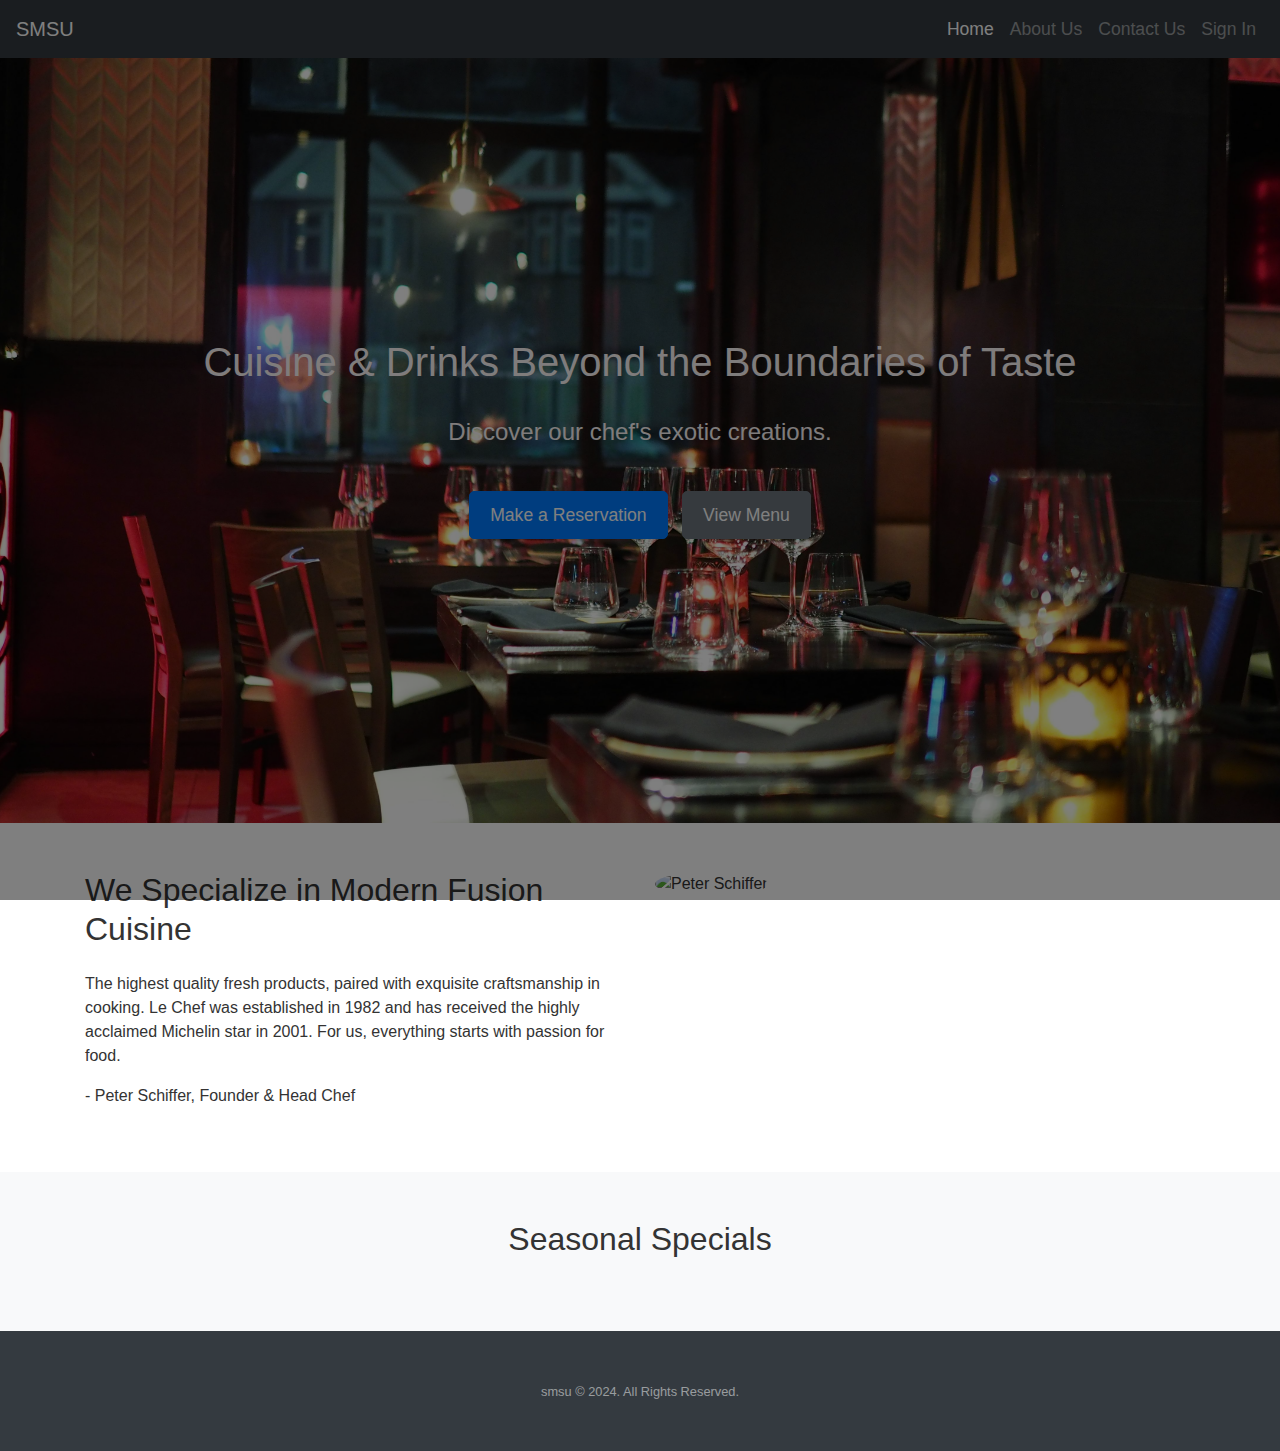
==== index.html @ f61545be "first commit" ====
<!DOCTYPE html>
<html lang="en">
<head>
  <meta charset="UTF-8">
  <meta name="viewport" content="width=device-width, initial-scale=1.0">
  <title>The SMSU Restaurant</title>
  <link rel="stylesheet" href="https://stackpath.bootstrapcdn.com/bootstrap/4.3.1/css/bootstrap.min.css">
  <link rel="stylesheet" href="style.css">
</head>
<body>

<nav class="navbar navbar-expand-lg navbar-dark bg-dark">
    <a class="navbar-brand" href="#">SMSU</a>
    <button class="navbar-toggler" type="button" data-toggle="collapse" data-target="#navbarNav" aria-controls="navbarNav" aria-expanded="false" aria-label="Toggle navigation">
      <span class="navbar-toggler-icon"></span>
    </button>
    <div class="collapse navbar-collapse justify-content-end" id="navbarNav"> <!-- This line was edited -->
      <ul class="navbar-nav">
        <li class="nav-item active">
          <a class="nav-link" href="#">Home <span class="sr-only">(current)</span></a>
        </li>
        <li class="nav-item">
          <a class="nav-link" href="about.html">About Us</a>
        </li>
        <li class="nav-item">
          <a class="nav-link" href="contact.html">Contact Us</a>
        </li>
        <li class="nav-item">
          <a class="nav-link" href="signin.html">Sign In</a>
        </li>
      </ul>
    </div>
</nav>
      


  <header class="header">
    <div class="overlay">
      <div class="container h-100">
        <div class="row h-100 align-items-center">
          <div class="col-12 text-center">
            <h1 class="fw-light">Cuisine & Drinks Beyond the Boundaries of Taste</h1>
            <p class="lead">Discover our chef's exotic creations.</p>
            <button onclick="location.href='reservation.html'" class="btn btn-primary btn-lg">Make a Reservation</button>
            <button onclick="location.href='menu.html'" class="btn btn-secondary btn-lg">View Menu</button>
          </div>
        </div>
      </div>
    </div>
  </header>

  <section id="about" class="py-5">
    <div class="container">
      <div class="row">
        <div class="col-md-6">
          <h2 class="mb-4">We Specialize in Modern Fusion Cuisine</h2>
          <p>The highest quality fresh products, paired with exquisite craftsmanship in cooking. Le Chef was established in 1982 and has received the highly acclaimed Michelin star in 2001. For us, everything starts with passion for food.</p>
          <p>- Peter Schiffer, Founder & Head Chef</p>
        </div>
        <div class="col-md-6">
          <img src="img\chef1.jpg" alt="Peter Schiffer" class="img-fluid rounded-circle">
        </div>
      </div>
    </div>
  </section>

  <section id="specials" class="py-5 bg-light">
    <div class="container">
      <h2 class="mb-4 text-center">Seasonal Specials</h2>
      <div class="row">
        <!-- Placeholder for Special Dishes -->
      </div>
    </div>
  </section>

  <footer class="py-5 bg-dark text-white-50">
    <div class="container text-center">
      <small>smsu © 2024. All Rights Reserved.</small>
    </div>
  </footer>

  <!-- Including jQuery, Popper.js, and Bootstrap JS -->
  <script src="https://code.jquery.com/jquery-3.3.1.slim.min.js" integrity="sha384-q8i/X+965DzO0rT7abK41JStQIAqVgRVzpbzo5smXKp4YfRvH+8abtTE1Pi6jizo" crossorigin="anonymous"></script>
  <script src="https://cdnjs.cloudflare.com/ajax/libs/popper.js/1.14.7/umd/popper.min.js" integrity="sha384-UO2eT0CpHqdSJQ6hJty5KVphtPhzWj9WO1clHTMGa3JDZwrnQq4sF86dIHNDz0W1" crossorigin="anonymous"></script>
  <script src="https://stackpath.bootstrapcdn.com/bootstrap/4.3.1/js/bootstrap.min.js" integrity="sha384-JjSmVgyd0p3pXB1rRibZUAYoIIy6OrQ6VrjIEaFf/nJGzIxFDsf4x0xIM+B07jRM" crossorigin="anonymous"></script>

</body>
</html>
---- style.css ----
/* General body styles */
body {
    font-family: 'Arial', sans-serif;
    background: #f4f4f4;
    color: #333;
    margin: 0;
    padding: 0;
  }
  
  /* Navbar styles */
  .navbar {
    background-color: #343a40;
  }
  
  .nav-link {
    color: white;
    font-size: 1.1em; /* Slightly larger font size for navigation */
  }
  
  .nav-link:hover {
    color: #f8f9fa;
  }
  
  /* Header section */
  .header {
    background: url('img/inside-1.jpg') no-repeat center center/cover;
    height: 85vh; /* Viewport height */
    color: rgb(255, 249, 249);
    text-align: center;
    display: flex;
    align-items: center;
    justify-content: center;
  }

  .header::before {
    content: '';
    position: absolute;
    top: 0;
    left: 0;
    right: 0;
    bottom: 0;
    background: rgba(0, 0, 0, 0.5); /* Black overlay with 50% opacity */
    z-index: 1;
  }
  
  
  .header h1 {
    font-size: 2.5em;
    font-weight: lighter;
  }
  
  .header p {
    font-size: 1.5em;
    font-weight: normal;
    padding-top: 20px;
    padding-bottom: 20px;
  }
  
  .btn-primary, .btn-secondary {
    margin: 5px;
    padding: 10px 20px;
    border-radius: 5px;
    font-size: 1.1em;
  }
  
  /* About Us Section */
  #about {
    background: #ffffff;
    padding: 50px 0;
    color: #333;
  }
  
  #about img {
    max-width: 100%;
    border-radius: 50%;
  }
  
  /* Specials Section */
  #specials {
    padding: 50px 0;
    background: #eee;
  }
  
  #specials h2 {
    color: #333;
    text-align: center;
    margin-bottom: 30px;
  }
  
  /* Footer */
  footer {
    background-color: #343a40;
    color: #fff;
    text-align: center;
    padding: 20px 0;
  }
  
  /* Media Queries for responsive adjustments */
  @media (max-width: 768px) {
    .header h1 {
      font-size: 2em;
    }
  
    .header p {
      font-size: 1.2em;
    }
  }
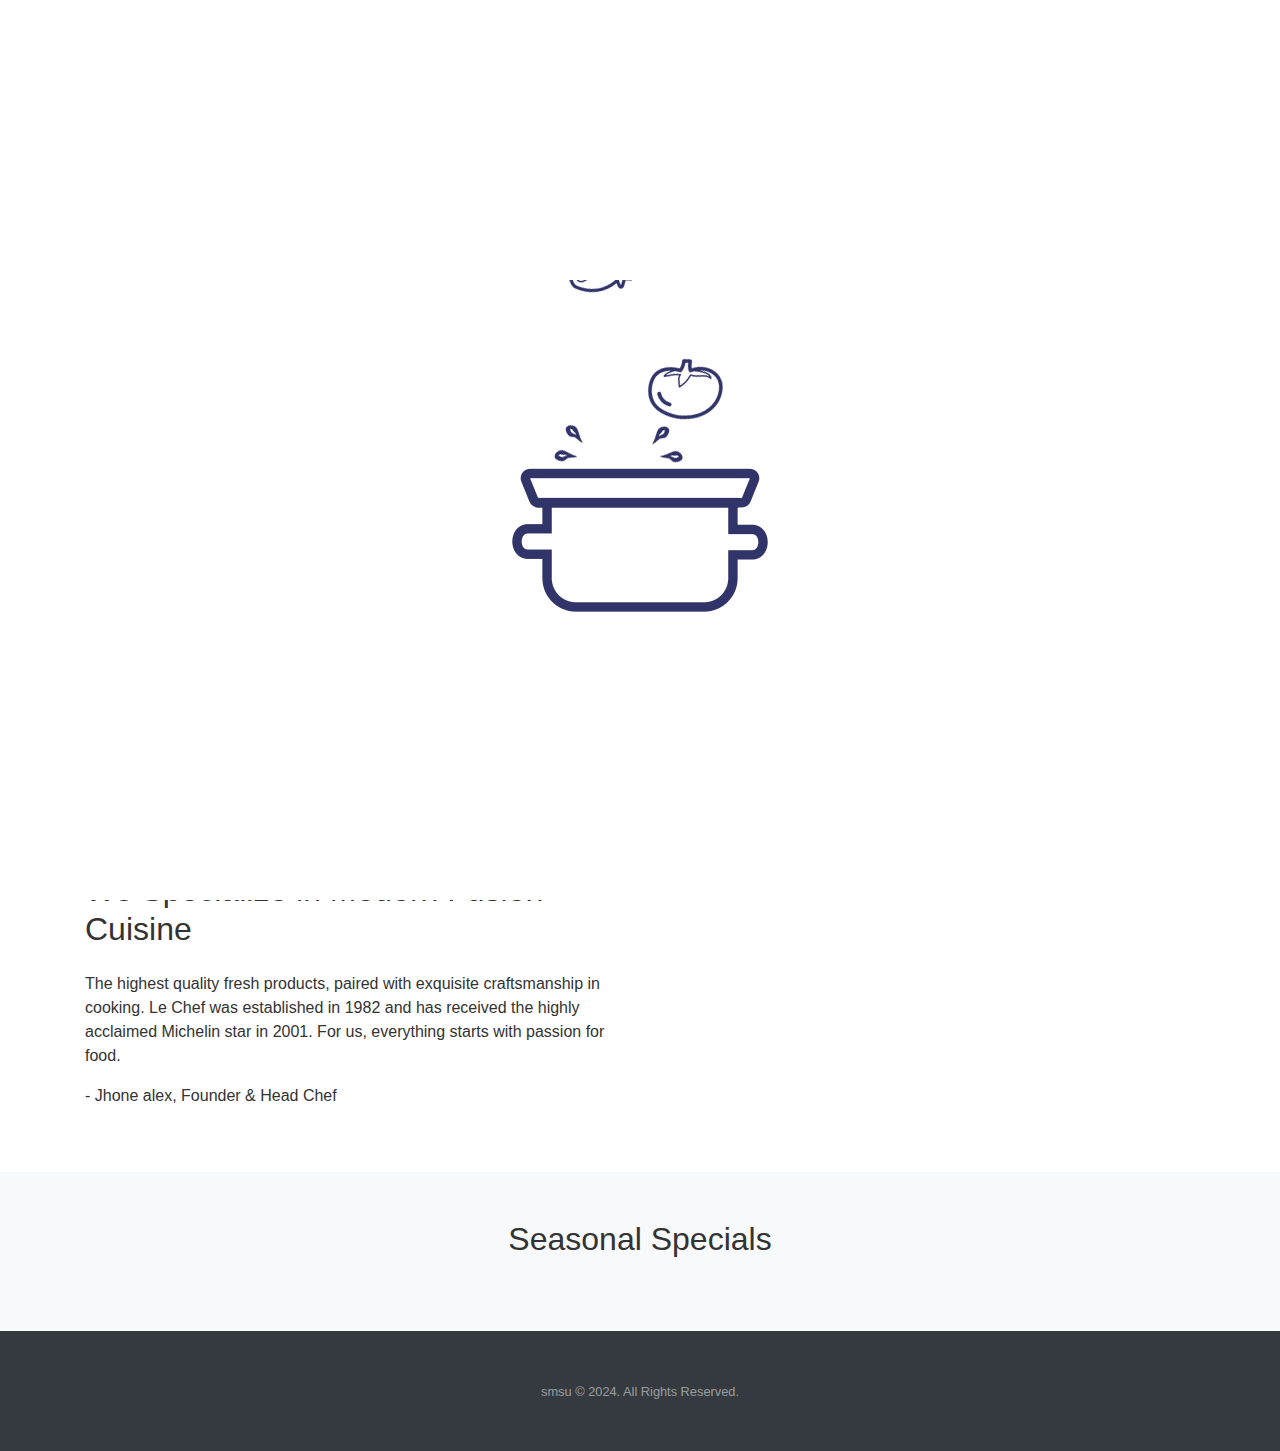
==== commit 4c9762f0: "added js" ====
--- a/index.html
+++ b/index.html
@@ -55,11 +55,12 @@
         <div class="col-md-6">
           <h2 class="mb-4">We Specialize in Modern Fusion Cuisine</h2>
           <p>The highest quality fresh products, paired with exquisite craftsmanship in cooking. Le Chef was established in 1982 and has received the highly acclaimed Michelin star in 2001. For us, everything starts with passion for food.</p>
-          <p>- Peter Schiffer, Founder & Head Chef</p>
+          <p>- Jhone alex, Founder & Head Chef</p>
         </div>
         <div class="col-md-6">
-          <img src="img\chef1.jpg" alt="Peter Schiffer" class="img-fluid rounded-circle">
-        </div>
+            <img src="img/chef1.jpg" alt="Peter Schiffer" class="img-fluid rounded-circle chef-image">
+          </div>
+          
       </div>
     </div>
   </section>
@@ -79,10 +80,15 @@
     </div>
   </footer>
 
+  <div class="loader">
+    <img src="img/loader.gif" alt="Loading...">
+  </div>
+  
+
   <!-- Including jQuery, Popper.js, and Bootstrap JS -->
   <script src="https://code.jquery.com/jquery-3.3.1.slim.min.js" integrity="sha384-q8i/X+965DzO0rT7abK41JStQIAqVgRVzpbzo5smXKp4YfRvH+8abtTE1Pi6jizo" crossorigin="anonymous"></script>
   <script src="https://cdnjs.cloudflare.com/ajax/libs/popper.js/1.14.7/umd/popper.min.js" integrity="sha384-UO2eT0CpHqdSJQ6hJty5KVphtPhzWj9WO1clHTMGa3JDZwrnQq4sF86dIHNDz0W1" crossorigin="anonymous"></script>
   <script src="https://stackpath.bootstrapcdn.com/bootstrap/4.3.1/js/bootstrap.min.js" integrity="sha384-JjSmVgyd0p3pXB1rRibZUAYoIIy6OrQ6VrjIEaFf/nJGzIxFDsf4x0xIM+B07jRM" crossorigin="anonymous"></script>
-
+  <script src="script.js"></script>
 </body>
 </html>
--- a/style.css
+++ b/style.css
@@ -31,19 +31,7 @@
     align-items: center;
     justify-content: center;
   }
-
-  .header::before {
-    content: '';
-    position: absolute;
-    top: 0;
-    left: 0;
-    right: 0;
-    bottom: 0;
-    background: rgba(0, 0, 0, 0.5); /* Black overlay with 50% opacity */
-    z-index: 1;
-  }
-  
-  
+ 
   .header h1 {
     font-size: 2.5em;
     font-weight: lighter;
@@ -74,6 +62,12 @@
     max-width: 100%;
     border-radius: 50%;
   }
+
+  .chef-image {
+    width: 200px; /* or any other size */
+    height: auto; /* maintains the aspect ratio */
+  }
+  
   
   /* Specials Section */
   #specials {
@@ -86,6 +80,16 @@
     text-align: center;
     margin-bottom: 30px;
   }
+  /* loading animaiton  */
+.loader{
+    position: fixed;
+    top:0; left:0; right:0; bottom: 0;
+    z-index: 1000000;
+    background-color: var(--white);
+    display: flex;
+    align-items: center;
+    justify-content: center;
+ }
   
   /* Footer */
   footer {
@@ -105,4 +109,4 @@
       font-size: 1.2em;
     }
   }
-  +  
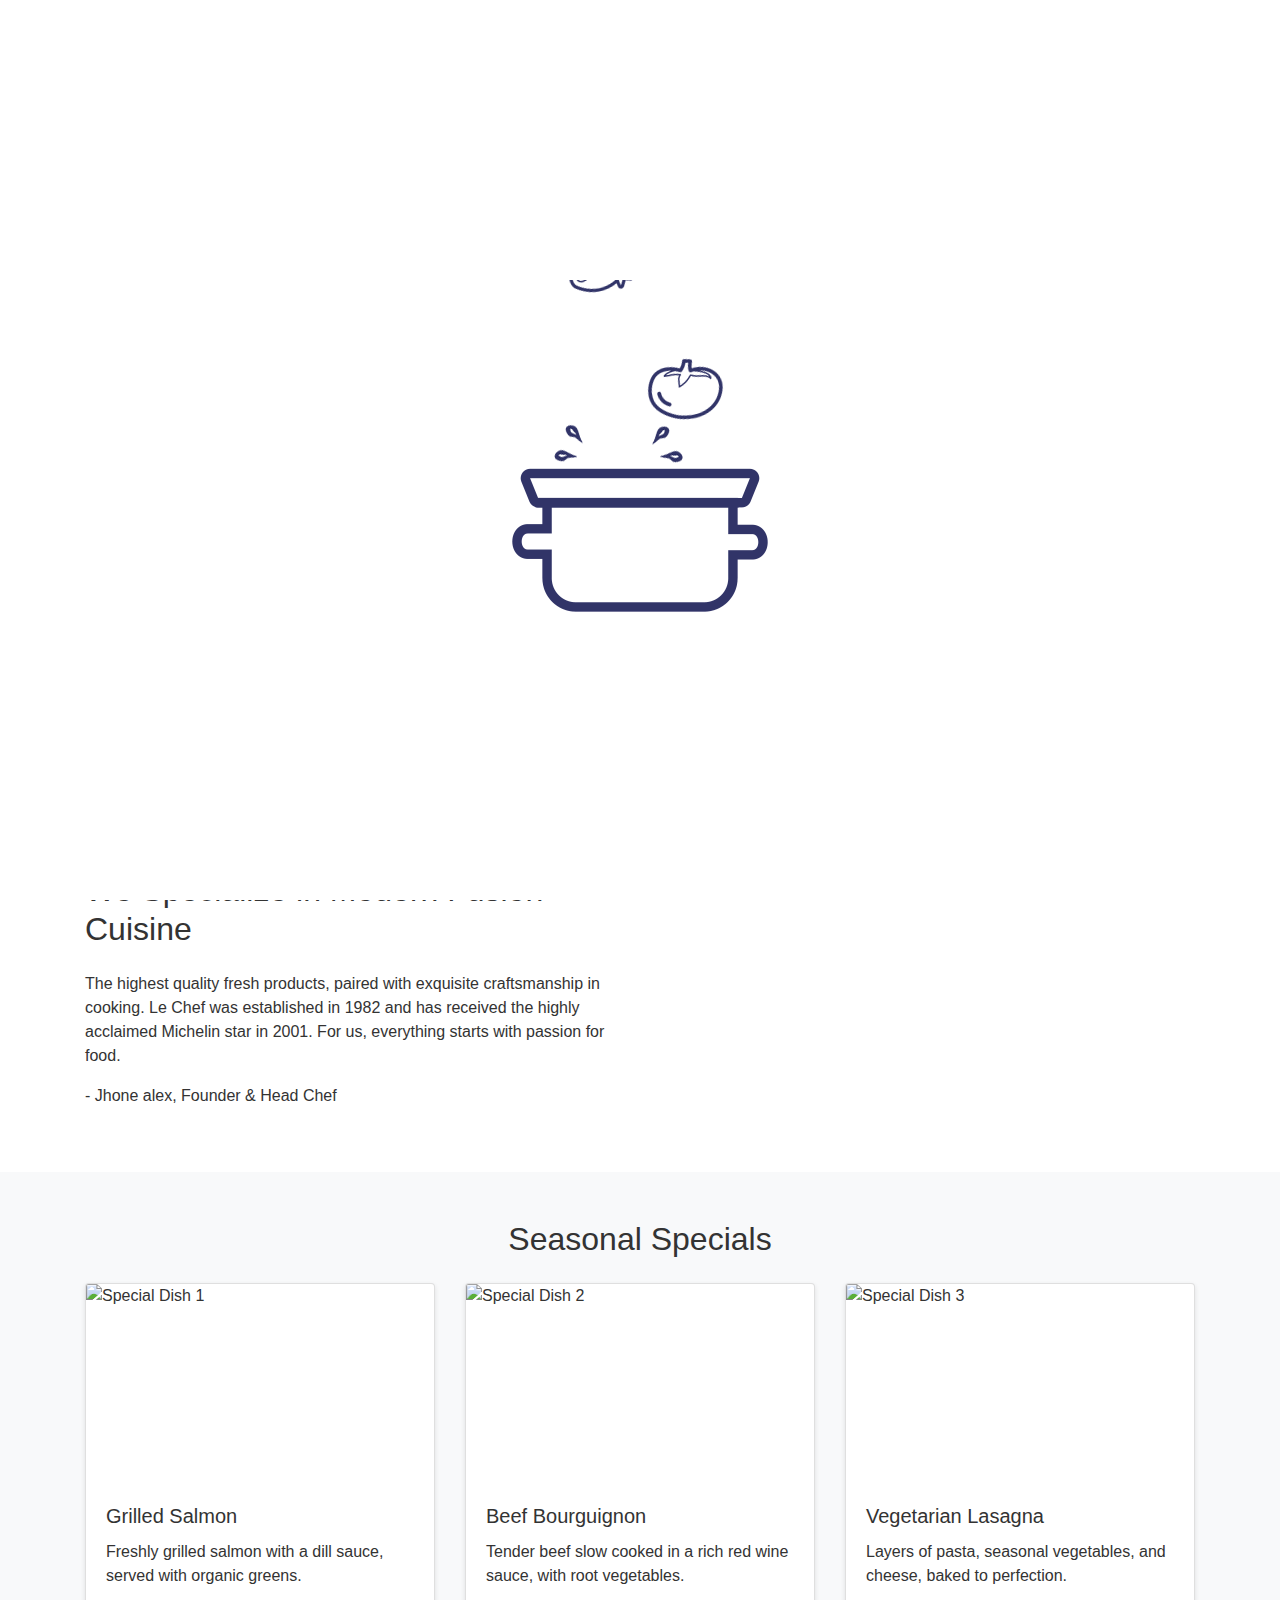
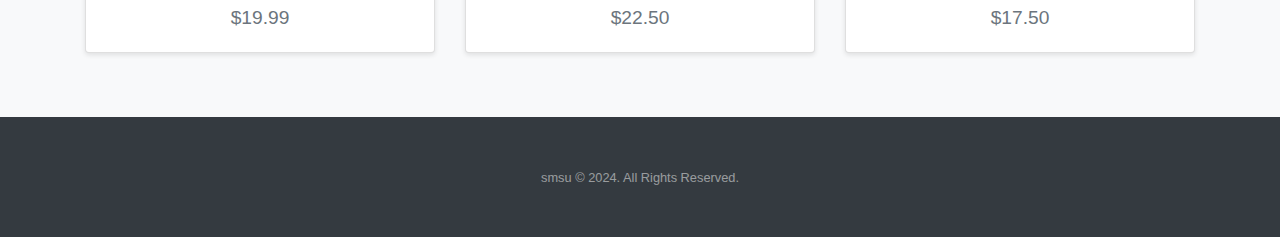
==== commit 89de2ca9: "added about page" ====
--- a/index.html
+++ b/index.html
@@ -14,7 +14,7 @@
     <button class="navbar-toggler" type="button" data-toggle="collapse" data-target="#navbarNav" aria-controls="navbarNav" aria-expanded="false" aria-label="Toggle navigation">
       <span class="navbar-toggler-icon"></span>
     </button>
-    <div class="collapse navbar-collapse justify-content-end" id="navbarNav"> <!-- This line was edited -->
+    <div class="collapse navbar-collapse justify-content-end" id="navbarNav"> 
       <ul class="navbar-nav">
         <li class="nav-item active">
           <a class="nav-link" href="#">Home <span class="sr-only">(current)</span></a>
@@ -32,18 +32,17 @@
     </div>
 </nav>
       
-
-
   <header class="header">
     <div class="overlay">
       <div class="container h-100">
         <div class="row h-100 align-items-center">
-          <div class="col-12 text-center">
-            <h1 class="fw-light">Cuisine & Drinks Beyond the Boundaries of Taste</h1>
-            <p class="lead">Discover our chef's exotic creations.</p>
-            <button onclick="location.href='reservation.html'" class="btn btn-primary btn-lg">Make a Reservation</button>
-            <button onclick="location.href='menu.html'" class="btn btn-secondary btn-lg">View Menu</button>
-          </div>
+            <div class="col-12 text-center">
+                <h1 class="fw-light">Cuisine & Drinks Beyond the Boundaries of Taste</h1>
+                <p class="lead">Discover our chef's exotic creations.</p>
+                <button onclick="location.href='reservation.html'" class="btn btn-primary btn-lg">Make a Reservation</button>
+                <a href="#specials" class="btn btn-secondary btn-lg">View Menu</a> 
+              </div>
+              
         </div>
       </div>
     </div>
@@ -65,14 +64,57 @@
     </div>
   </section>
 
+<!-- adding some special menu here -->
+
   <section id="specials" class="py-5 bg-light">
     <div class="container">
       <h2 class="mb-4 text-center">Seasonal Specials</h2>
       <div class="row">
-        <!-- Placeholder for Special Dishes -->
+        <!-- Special Dish 1 -->
+        <div class="col-md-4 mb-3">
+          <div class="card">
+            <img src="img\grilled-salmon-with-salad.jpg" class="card-img-top" alt="Special Dish 1">
+            <div class="card-body">
+              <h5 class="card-title">Grilled Salmon</h5>
+              <p class="card-text">Freshly grilled salmon with a dill sauce, served with organic greens.</p>
+              <div class="text-center">
+                <span class="text-muted">$19.99</span>
+              </div>
+            </div>
+          </div>
+        </div>
+        <!-- Special Dish 2 -->
+        <div class="col-md-4 mb-3">
+          <div class="card">
+            <img src="img\delicious-goulash-ready-dinner.jpg" class="card-img-top" alt="Special Dish 2">
+            <div class="card-body">
+              <h5 class="card-title">Beef Bourguignon</h5>
+              <p class="card-text">Tender beef slow cooked in a rich red wine sauce, with root vegetables.</p>
+              <div class="text-center">
+                <span class="text-muted">$22.50</span>
+              </div>
+            </div>
+          </div>
+        </div>
+        <!-- Special Dish 3 -->
+        <div class="col-md-4 mb-3">
+          <div class="card">
+            <img src="img\moussaka-traditional-greek-dish.jpg" class="card-img-top" alt="Special Dish 3">
+            <div class="card-body">
+              <h5 class="card-title">Vegetarian Lasagna</h5>
+              <p class="card-text">Layers of pasta, seasonal vegetables, and cheese, baked to perfection.</p>
+              <div class="text-center">
+                <span class="text-muted">$17.50</span>
+              </div>
+            </div>
+          </div>
+        </div>
       </div>
     </div>
   </section>
+  
+
+
 
   <footer class="py-5 bg-dark text-white-50">
     <div class="container text-center">
--- a/style.css
+++ b/style.css
@@ -110,3 +110,161 @@
     }
   }
   
+  #specials .card {
+    box-shadow: 0 2px 5px rgba(0, 0, 0, 0.1);
+    transition: transform 0.3s ease-in-out;
+  }
+  
+  #specials .card:hover {
+    transform: translateY(-5px);
+    box-shadow: 0 4px 10px rgba(0, 0, 0, 0.2);
+  }
+  
+  #specials .card-img-top {
+    height: 200px; /* Set a fixed height for uniformity */
+    object-fit: cover; /* Ensure the image covers the area nicely */
+  }
+  
+  #specials .card-title {
+    color: #333; /* Primary text color */
+  }
+  
+  #specials .text-muted {
+    font-size: 1.2rem; /* Larger font size for price */
+  }
+  
+
+  /* About Us Header Styles */
+.about-header {
+  background: url('img/about-us.jpg') no-repeat center center/cover;
+  height: 300px;
+  color: #fff;
+  text-align: center;
+  display: flex;
+  align-items: center;
+  justify-content: center;
+}
+
+.about-header h1 {
+  font-size: 3em;
+  margin-bottom: 0.5em;
+}
+
+.about-header p {
+  font-size: 1.5em;
+  font-style: italic;
+}
+
+/* Main Content Styles */
+.about-content .container {
+  padding: 2em;
+}
+
+.our-story, .our-philosophy {
+  margin-bottom: 2em;
+}
+
+.our-team .team-members {
+  display: flex;
+  justify-content: space-around;
+  flex-wrap: wrap;
+}
+
+.our-team .team-member {
+  text-align: center;
+  margin: 1em;
+}
+
+.our-team img {
+  width: 150px;
+  height: 150px;
+  border-radius: 50%;
+  margin-bottom: 1em;
+}
+
+/* Responsive design adjustments for smaller screens */
+@media (max-width: 768px) {
+  .our-team .team-members {
+    flex-direction: column;
+    align-items: center;
+  }
+
+  .our-team .team-member {
+    width: 80%;
+  }
+}
+
+
+
+/* Contact us Header Styles */
+.contact-header {
+  background: url('img/lunch-cafe-olive-women-eating.jpg') no-repeat center center/cover; /* Adjust the image path as needed */
+  height: 300px; /* Adjust height as needed */
+  color: white;
+  text-align: center;
+  display: flex;
+  align-items: center;
+  justify-content: center;
+  position: relative;
+}
+
+.contact-header h1, .contact-header p {
+  position: relative;
+  z-index: 2;
+}
+
+/* Main Contact Content Styles */
+.contact-content .container {
+  padding: 2em;
+}
+
+.contact-form {
+  margin-bottom: 2em;
+}
+
+.contact-form h2 {
+  margin-bottom: 1em;
+}
+
+.form-group label {
+  font-weight: bold;
+}
+
+.form-control {
+  margin-bottom: 1em; /* Space between form inputs */
+}
+
+.button {
+  background-color: #007bff; /* Bootstrap primary blue */
+  color: white;
+  border: none;
+  padding: 10px 20px;
+  border-radius: 5px;
+  cursor: pointer;
+}
+
+.button:hover {
+  background-color: #0056b3;
+}
+
+/* Location and Social Media Section */
+.location-info, .social-media {
+  margin-top: 3em;
+}
+
+/* Responsive Design Adjustments */
+@media (max-width: 768px) {
+  .contact-header {
+    height: 200px;
+  }
+
+  .form-control, .button {
+    width: 100%;
+  }
+}
+
+html, body {
+  height: 100%;
+  margin: 0;
+}
+
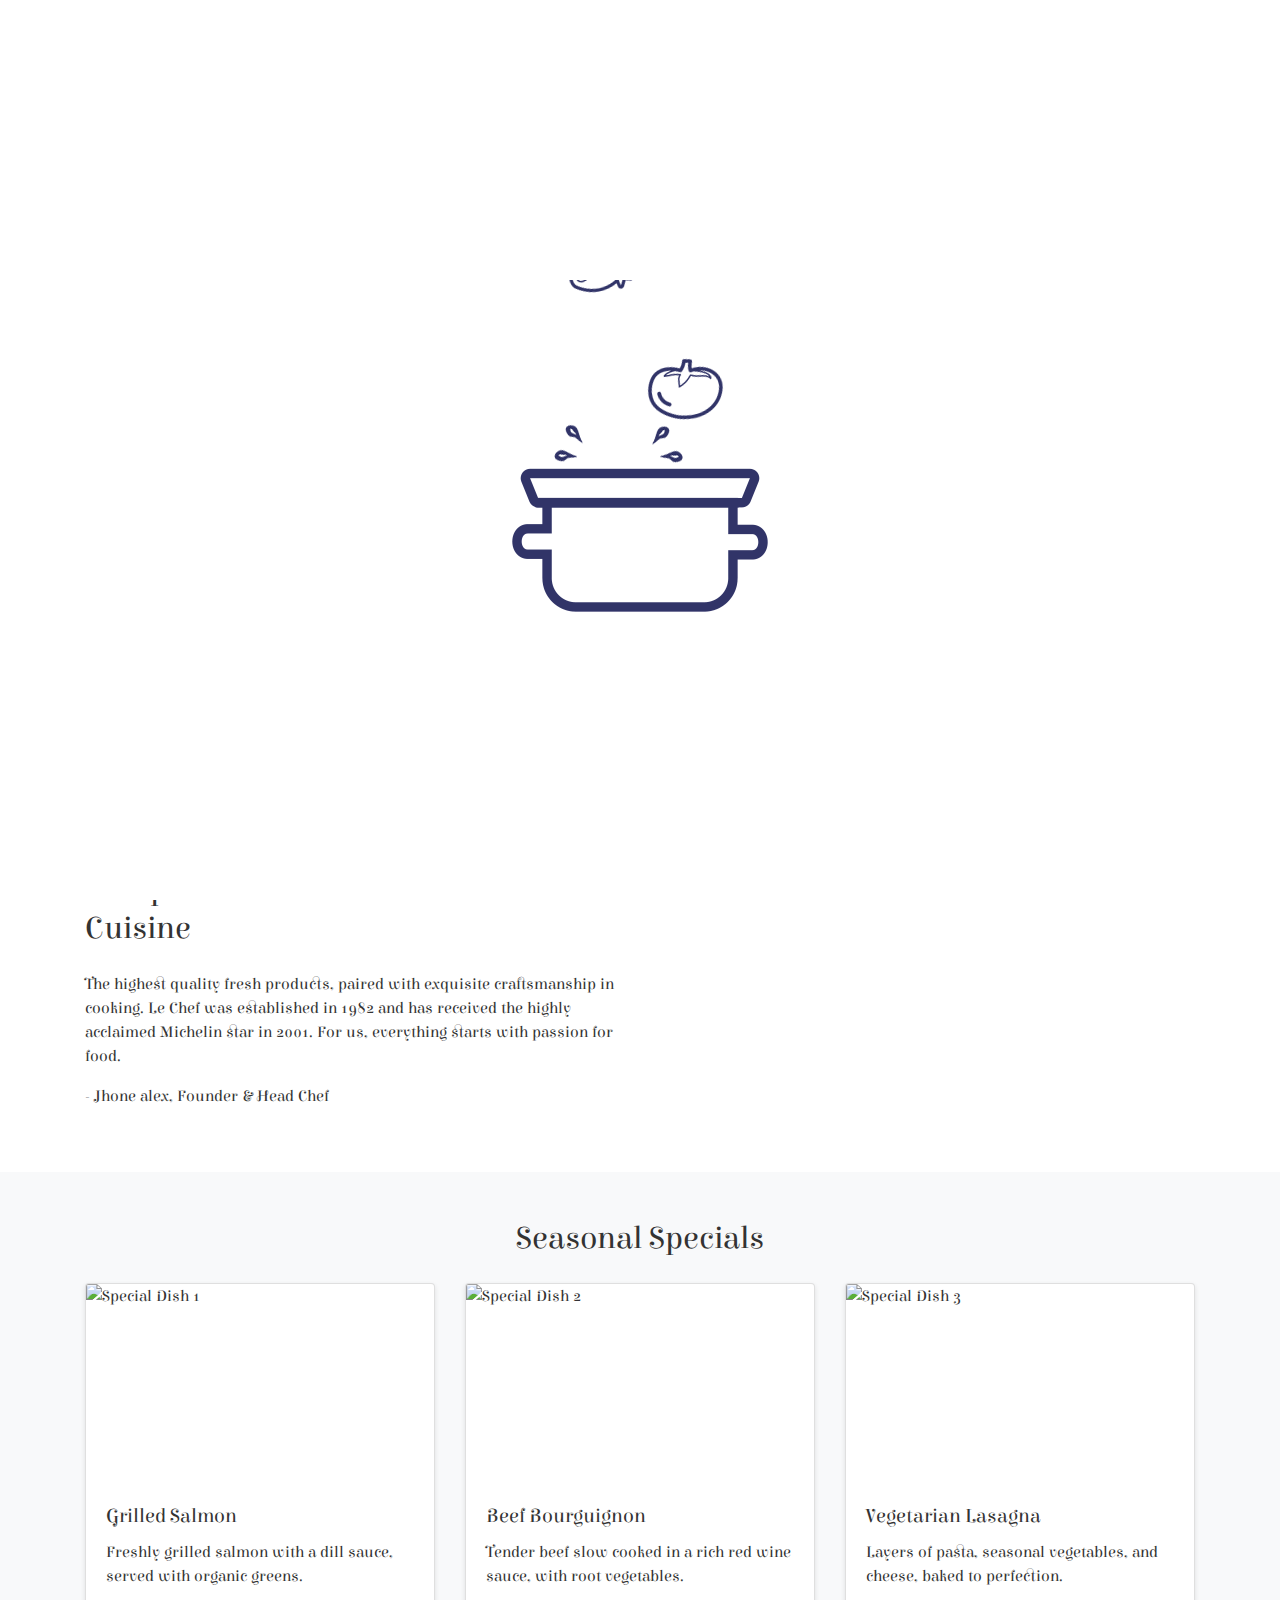
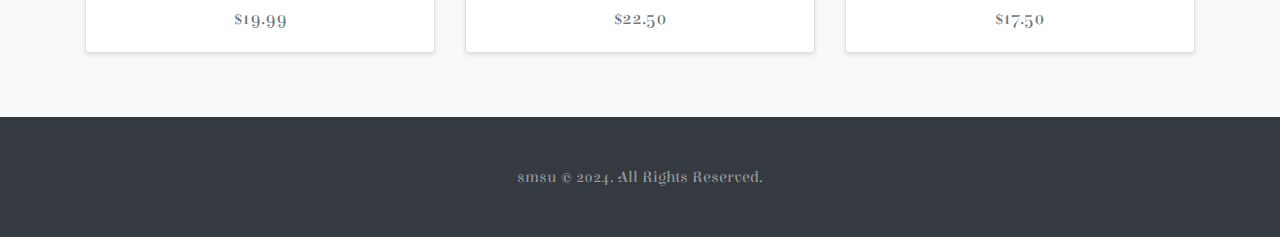
==== commit 6043e46d: "commeted sign in page." ====
--- a/index.html
+++ b/index.html
@@ -5,19 +5,20 @@
   <meta name="viewport" content="width=device-width, initial-scale=1.0">
   <title>The SMSU Restaurant</title>
   <link rel="stylesheet" href="https://stackpath.bootstrapcdn.com/bootstrap/4.3.1/css/bootstrap.min.css">
+  <link href="https://fonts.googleapis.com/css2?family=Elsie+Swash+Caps:wght@400;900&display=swap" rel="stylesheet">
   <link rel="stylesheet" href="style.css">
 </head>
 <body>
 
 <nav class="navbar navbar-expand-lg navbar-dark bg-dark">
-    <a class="navbar-brand" href="#">SMSU</a>
+    <a class="navbar-brand" href="index.html">SMSU Restaurant</a>
     <button class="navbar-toggler" type="button" data-toggle="collapse" data-target="#navbarNav" aria-controls="navbarNav" aria-expanded="false" aria-label="Toggle navigation">
       <span class="navbar-toggler-icon"></span>
     </button>
     <div class="collapse navbar-collapse justify-content-end" id="navbarNav"> 
       <ul class="navbar-nav">
         <li class="nav-item active">
-          <a class="nav-link" href="#">Home <span class="sr-only">(current)</span></a>
+          <a class="nav-link" href="index.html">Home <span class="sr-only">(current)</span></a>
         </li>
         <li class="nav-item">
           <a class="nav-link" href="about.html">About Us</a>
@@ -25,9 +26,9 @@
         <li class="nav-item">
           <a class="nav-link" href="contact.html">Contact Us</a>
         </li>
-        <li class="nav-item">
+        <!-- <li class="nav-item">
           <a class="nav-link" href="signin.html">Sign In</a>
-        </li>
+        </li> -->
       </ul>
     </div>
 </nav>
--- a/style.css
+++ b/style.css
@@ -1,6 +1,6 @@
 /* General body styles */
 body {
-    font-family: 'Arial', sans-serif;
+    font-family: "Elsie Swash Caps", serif;
     background: #f4f4f4;
     color: #333;
     margin: 0;
@@ -64,7 +64,7 @@
   }
 
   .chef-image {
-    width: 200px; /* or any other size */
+    width: 200px; 
     height: auto; /* maintains the aspect ratio */
   }
   
@@ -96,7 +96,11 @@
     background-color: #343a40;
     color: #fff;
     text-align: center;
-    padding: 20px 0;
+    padding: 10px 0;
+  }
+
+  footer small {
+    font-size: 1em; 
   }
   
   /* Media Queries for responsive adjustments */
@@ -121,8 +125,8 @@
   }
   
   #specials .card-img-top {
-    height: 200px; /* Set a fixed height for uniformity */
-    object-fit: cover; /* Ensure the image covers the area nicely */
+    height: 200px; 
+    object-fit: cover; 
   }
   
   #specials .card-title {
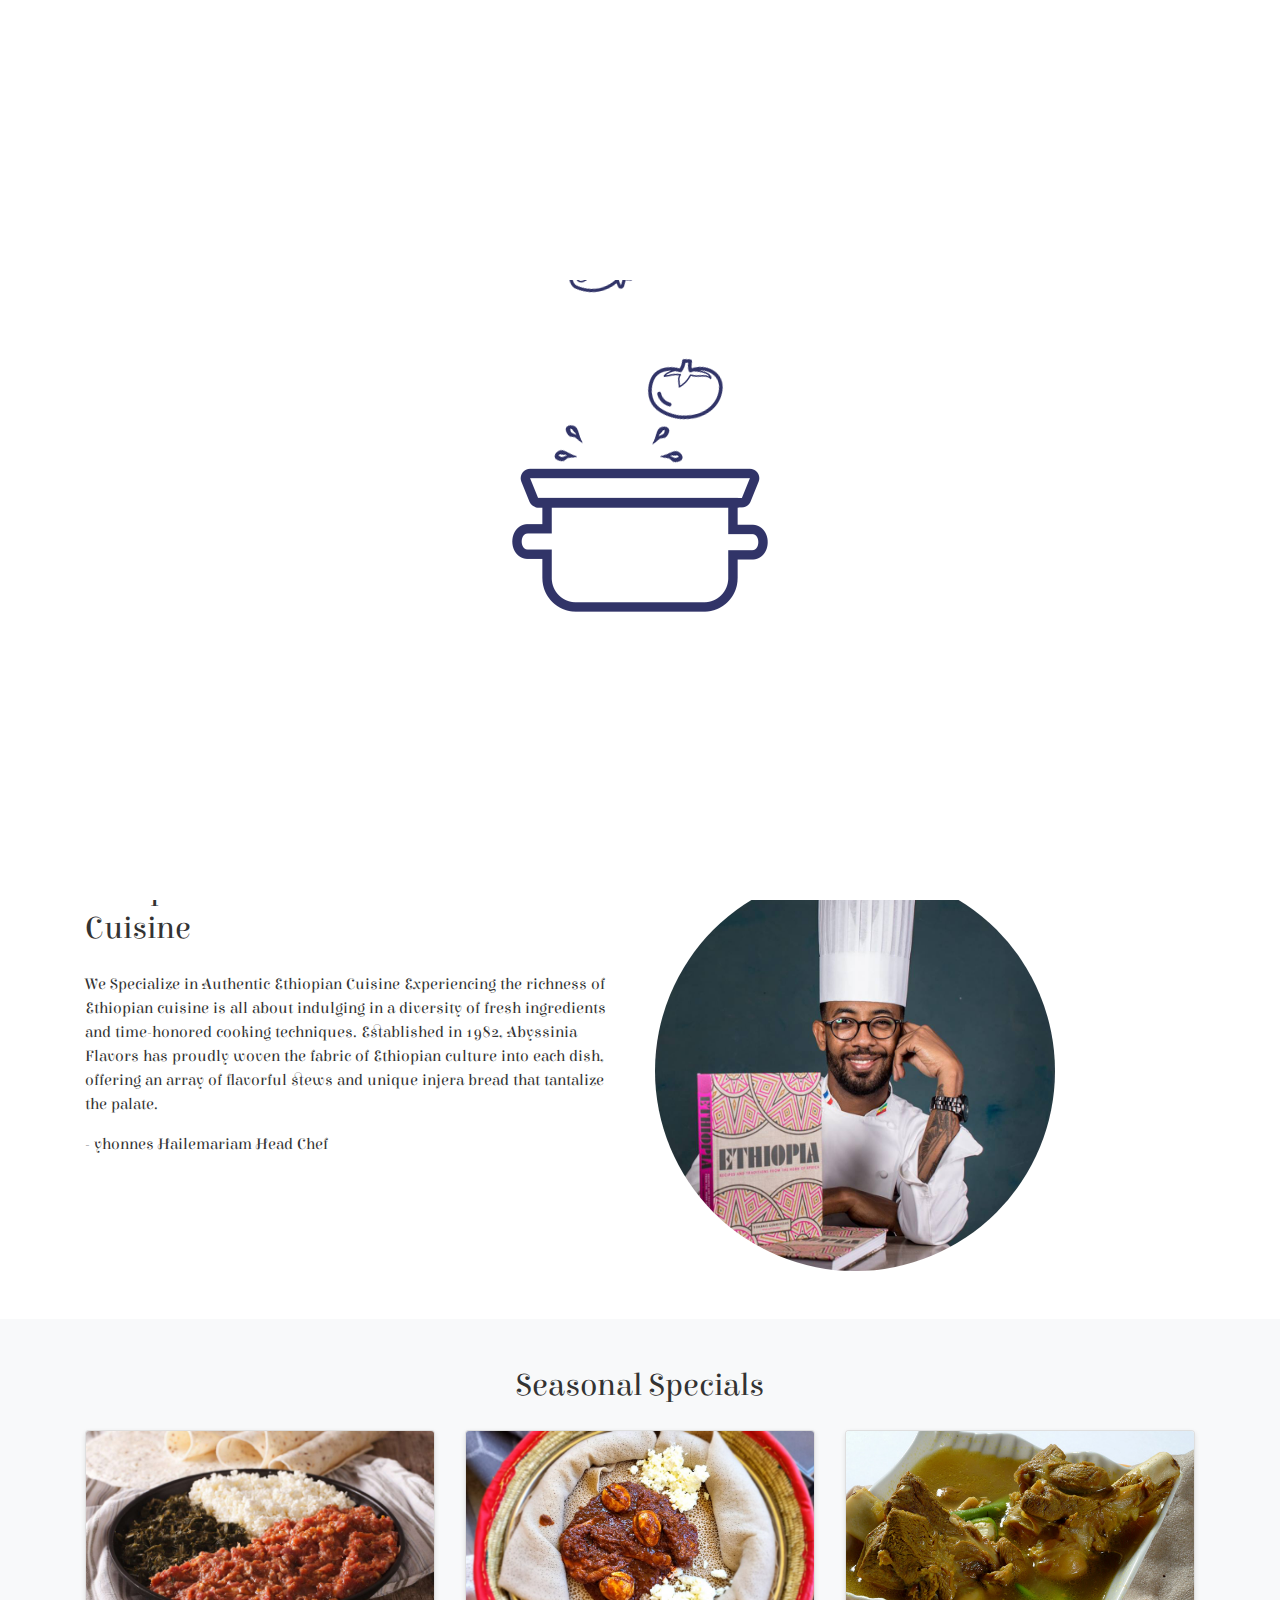
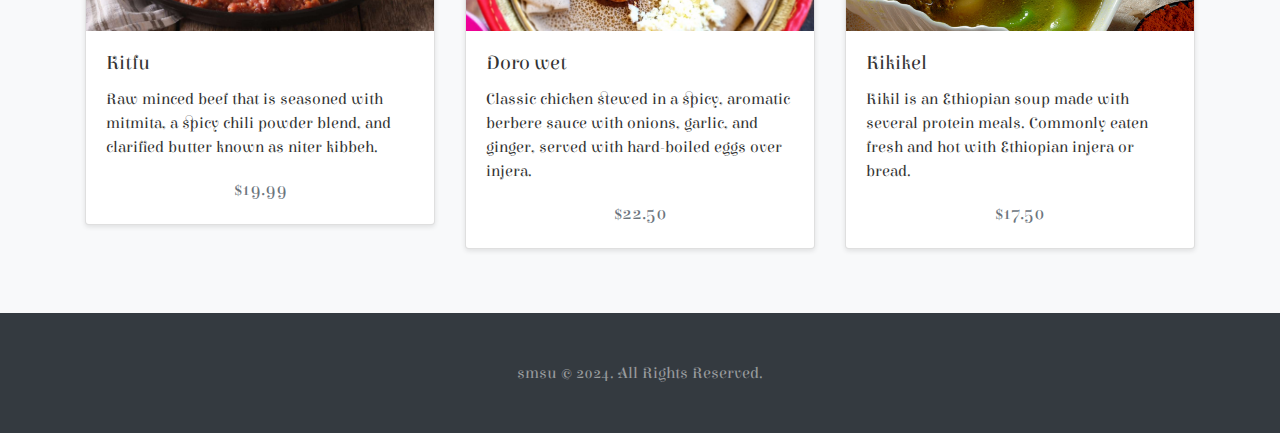
==== commit 1a616194: "edited" ====
--- a/index.html
+++ b/index.html
@@ -3,7 +3,7 @@
 <head>
   <meta charset="UTF-8">
   <meta name="viewport" content="width=device-width, initial-scale=1.0">
-  <title>The SMSU Restaurant</title>
+  <title>Jebena Ethiopian</title>
   <link rel="stylesheet" href="https://stackpath.bootstrapcdn.com/bootstrap/4.3.1/css/bootstrap.min.css">
   <link href="https://fonts.googleapis.com/css2?family=Elsie+Swash+Caps:wght@400;900&display=swap" rel="stylesheet">
   <link rel="stylesheet" href="style.css">
@@ -11,7 +11,7 @@
 <body>
 
 <nav class="navbar navbar-expand-lg navbar-dark bg-dark">
-    <a class="navbar-brand" href="index.html">SMSU Restaurant</a>
+    <a class="navbar-brand" href="index.html">Jebena Ethiopian</a>
     <button class="navbar-toggler" type="button" data-toggle="collapse" data-target="#navbarNav" aria-controls="navbarNav" aria-expanded="false" aria-label="Toggle navigation">
       <span class="navbar-toggler-icon"></span>
     </button>
@@ -38,7 +38,7 @@
       <div class="container h-100">
         <div class="row h-100 align-items-center">
             <div class="col-12 text-center">
-                <h1 class="fw-light">Cuisine & Drinks Beyond the Boundaries of Taste</h1>
+                <h1 class="fw-light"> Ethiopian Cuisine & Drinks Beyond the Boundaries of Taste</h1>
                 <p class="lead">Discover our chef's exotic creations.</p>
                 <button onclick="location.href='reservation.html'" class="btn btn-primary btn-lg">Make a Reservation</button>
                 <a href="#specials" class="btn btn-secondary btn-lg">View Menu</a> 
@@ -54,11 +54,16 @@
       <div class="row">
         <div class="col-md-6">
           <h2 class="mb-4">We Specialize in Modern Fusion Cuisine</h2>
-          <p>The highest quality fresh products, paired with exquisite craftsmanship in cooking. Le Chef was established in 1982 and has received the highly acclaimed Michelin star in 2001. For us, everything starts with passion for food.</p>
-          <p>- Jhone alex, Founder & Head Chef</p>
+          <p>We Specialize in Authentic Ethiopian Cuisine
+            Experiencing the richness of Ethiopian cuisine is all about indulging in a diversity of fresh ingredients and time-honored cooking techniques. 
+            Established in 1982, Abyssinia Flavors has proudly woven the fabric of Ethiopian culture into each dish, 
+            offering an array of flavorful stews and unique injera bread that tantalize the palate. 
+          
+            </p>
+          <p>- yhonnes Hailemariam Head Chef</p>
         </div>
         <div class="col-md-6">
-            <img src="img/chef1.jpg" alt="Peter Schiffer" class="img-fluid rounded-circle chef-image">
+            <img src="img/chef_1.jpg" alt="Peter Schiffer" class="img-fluid rounded-circle chef-image">
           </div>
           
       </div>
@@ -74,10 +79,10 @@
         <!-- Special Dish 1 -->
         <div class="col-md-4 mb-3">
           <div class="card">
-            <img src="img\grilled-salmon-with-salad.jpg" class="card-img-top" alt="Special Dish 1">
+            <img src="img/food_1.jpg" class="card-img-top" alt="Special Dish 1">
             <div class="card-body">
-              <h5 class="card-title">Grilled Salmon</h5>
-              <p class="card-text">Freshly grilled salmon with a dill sauce, served with organic greens.</p>
+              <h5 class="card-title">Kitfu</h5>
+              <p class="card-text">Raw minced beef that is seasoned with mitmita, a spicy chili powder blend, and clarified butter known as niter kibbeh.</p>
               <div class="text-center">
                 <span class="text-muted">$19.99</span>
               </div>
@@ -87,10 +92,10 @@
         <!-- Special Dish 2 -->
         <div class="col-md-4 mb-3">
           <div class="card">
-            <img src="img\delicious-goulash-ready-dinner.jpg" class="card-img-top" alt="Special Dish 2">
+            <img src="img/food_2.jpg" class="card-img-top" alt="Special Dish 2">
             <div class="card-body">
-              <h5 class="card-title">Beef Bourguignon</h5>
-              <p class="card-text">Tender beef slow cooked in a rich red wine sauce, with root vegetables.</p>
+              <h5 class="card-title">Doro wet</h5>
+              <p class="card-text">Classic chicken stewed in a spicy, aromatic berbere sauce with onions, garlic, and ginger, served with hard-boiled eggs over injera.</p>
               <div class="text-center">
                 <span class="text-muted">$22.50</span>
               </div>
@@ -100,10 +105,10 @@
         <!-- Special Dish 3 -->
         <div class="col-md-4 mb-3">
           <div class="card">
-            <img src="img\moussaka-traditional-greek-dish.jpg" class="card-img-top" alt="Special Dish 3">
+            <img src="img/food_3.jpg" class="card-img-top" alt="Special Dish 3">
             <div class="card-body">
-              <h5 class="card-title">Vegetarian Lasagna</h5>
-              <p class="card-text">Layers of pasta, seasonal vegetables, and cheese, baked to perfection.</p>
+              <h5 class="card-title">Kikikel</h5>
+              <p class="card-text">Kikil is an Ethiopian soup made with several protein meals. Commonly eaten fresh and hot with Ethiopian injera or bread.</p>
               <div class="text-center">
                 <span class="text-muted">$17.50</span>
               </div>
@@ -114,8 +119,6 @@
     </div>
   </section>
   
-
-
 
   <footer class="py-5 bg-dark text-white-50">
     <div class="container text-center">
--- a/style.css
+++ b/style.css
@@ -64,7 +64,7 @@
   }
 
   .chef-image {
-    width: 200px; 
+    width: 400px; 
     height: auto; /* maintains the aspect ratio */
   }
   
@@ -140,8 +140,9 @@
 
   /* About Us Header Styles */
 .about-header {
-  background: url('img/about-us.jpg') no-repeat center center/cover;
-  height: 300px;
+  background: url('img/et.jpg') no-repeat center center/cover;
+  background-position: center 50%;
+  height: 400px;
   color: #fff;
   text-align: center;
   display: flex;
@@ -202,8 +203,9 @@
 
 /* Contact us Header Styles */
 .contact-header {
-  background: url('img/lunch-cafe-olive-women-eating.jpg') no-repeat center center/cover; /* Adjust the image path as needed */
-  height: 300px; /* Adjust height as needed */
+  background: url('img/lunch-cafe-olive-women-eating.jpg') no-repeat center center/cover; 
+  background-position: center 15%; 
+  height: 500px; 
   color: white;
   text-align: center;
   display: flex;
@@ -214,7 +216,7 @@
 
 .contact-header h1, .contact-header p {
   position: relative;
-  z-index: 2;
+  z-index: 3;
 }
 
 /* Main Contact Content Styles */
